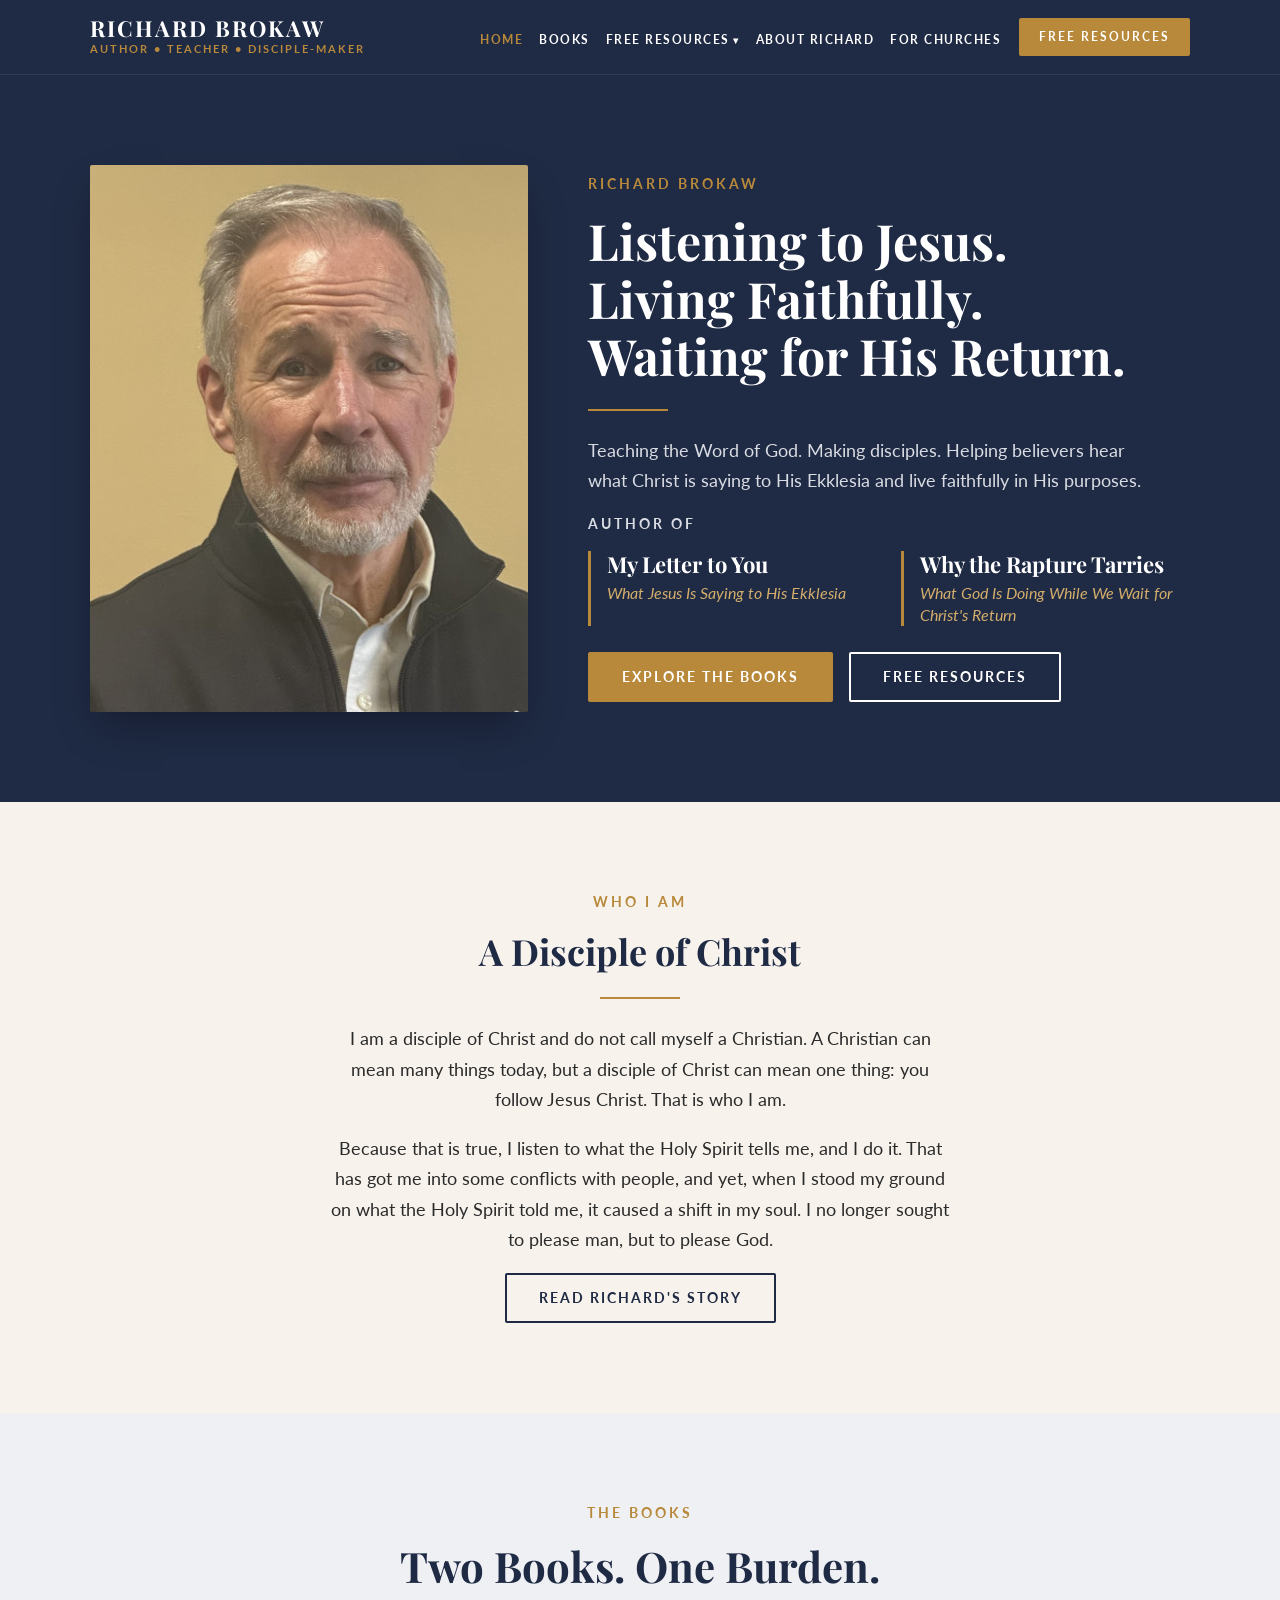
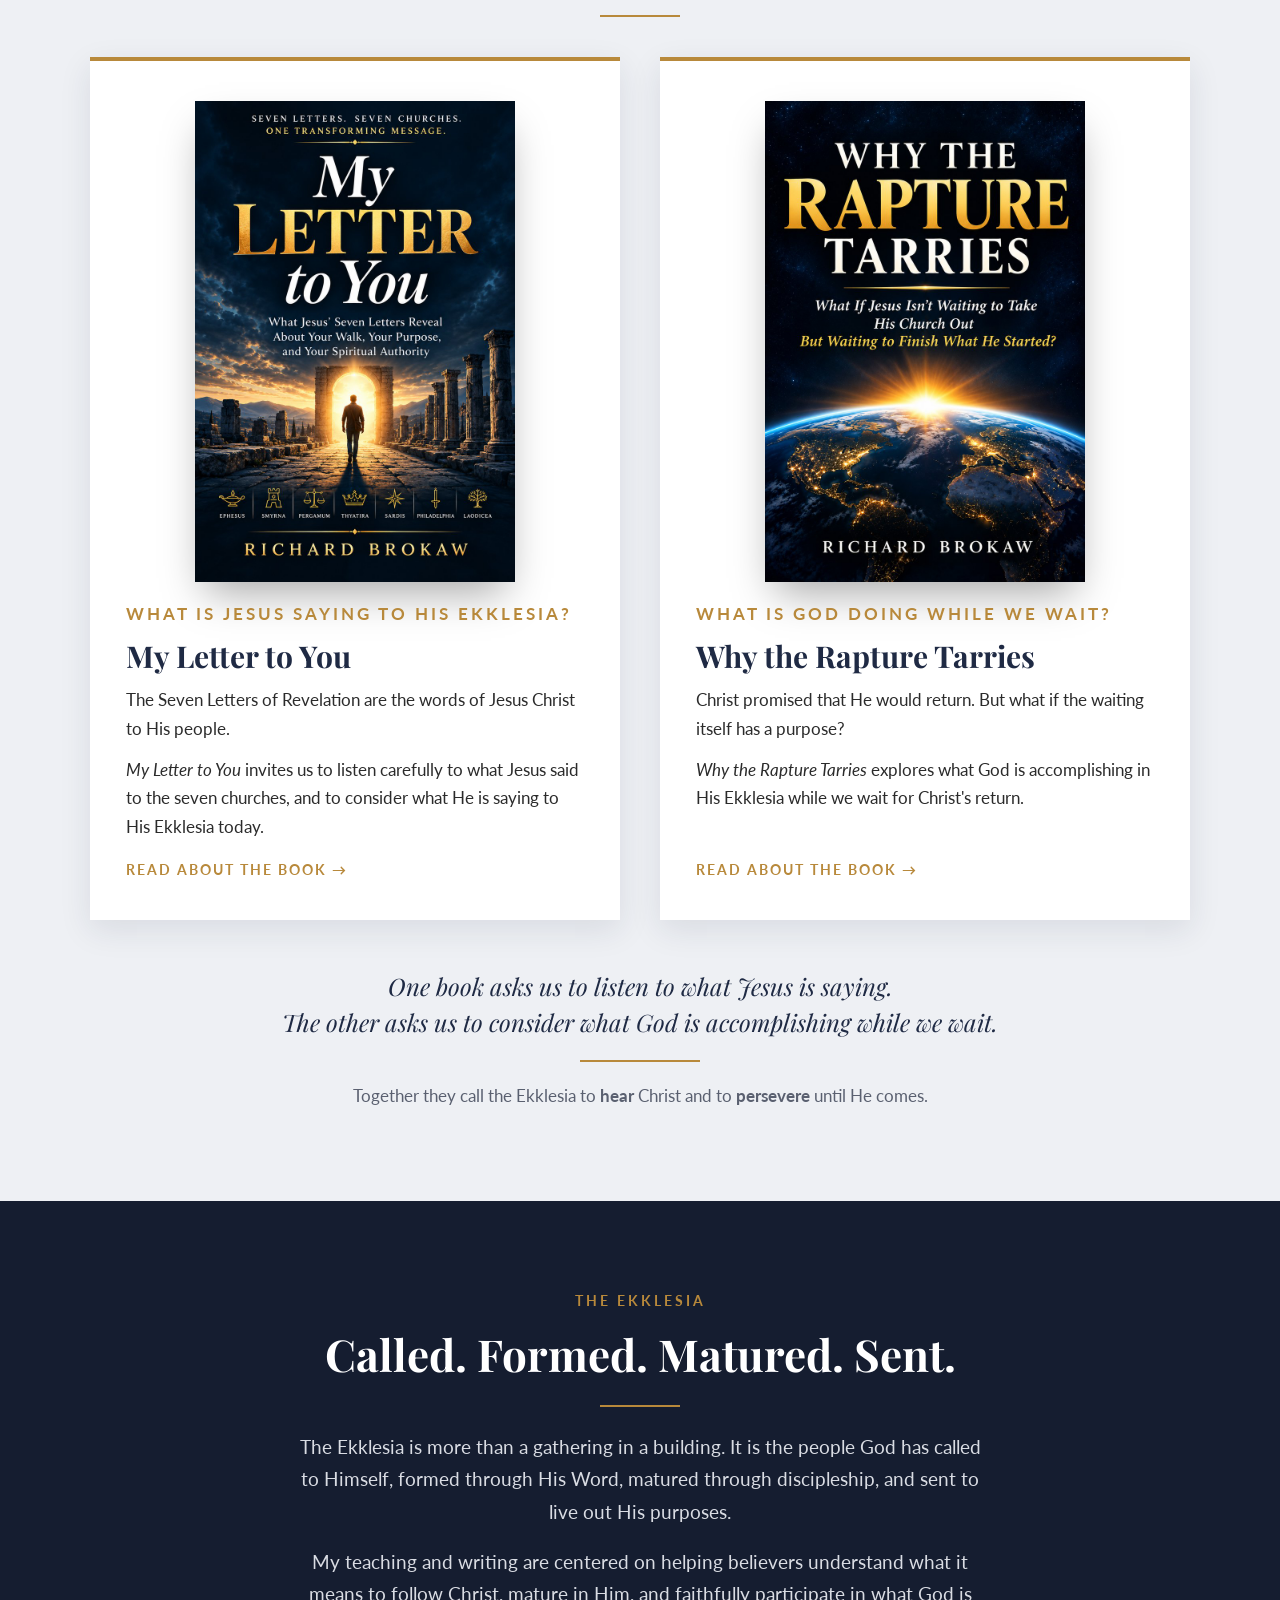
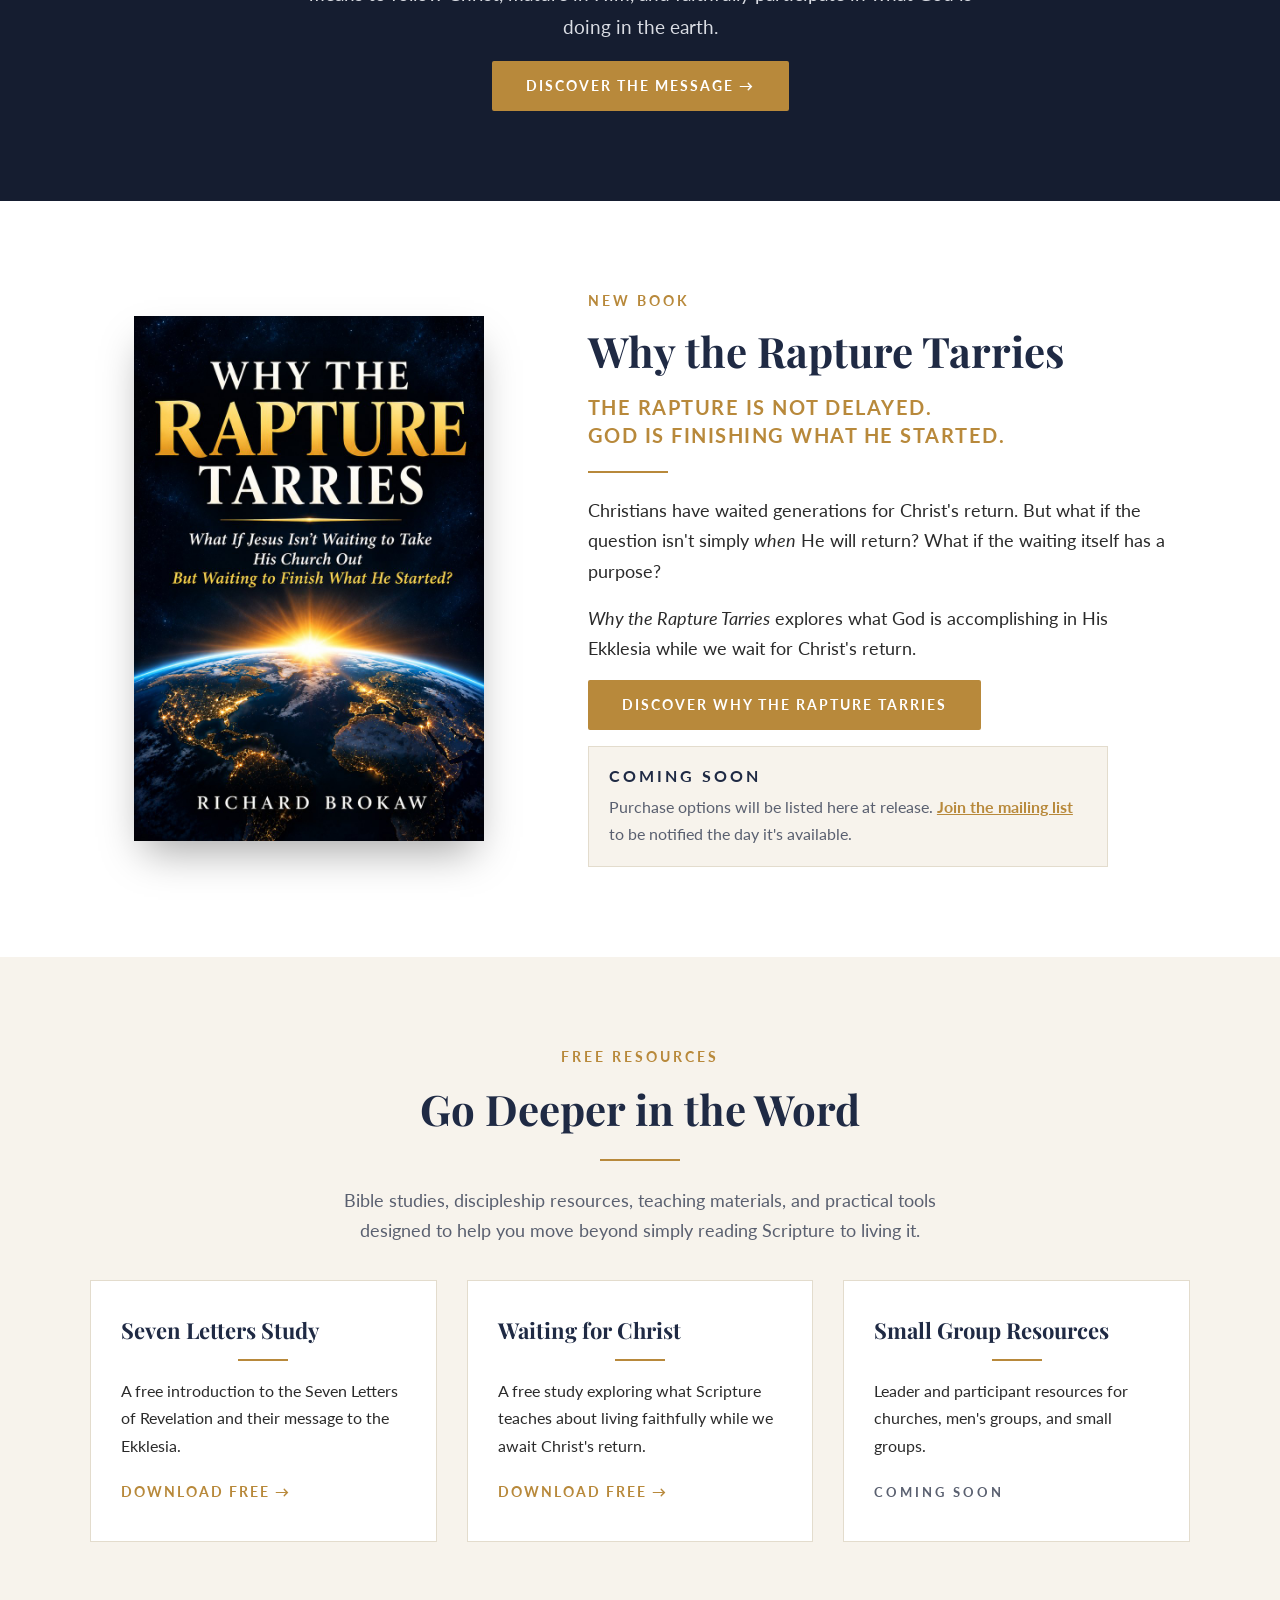
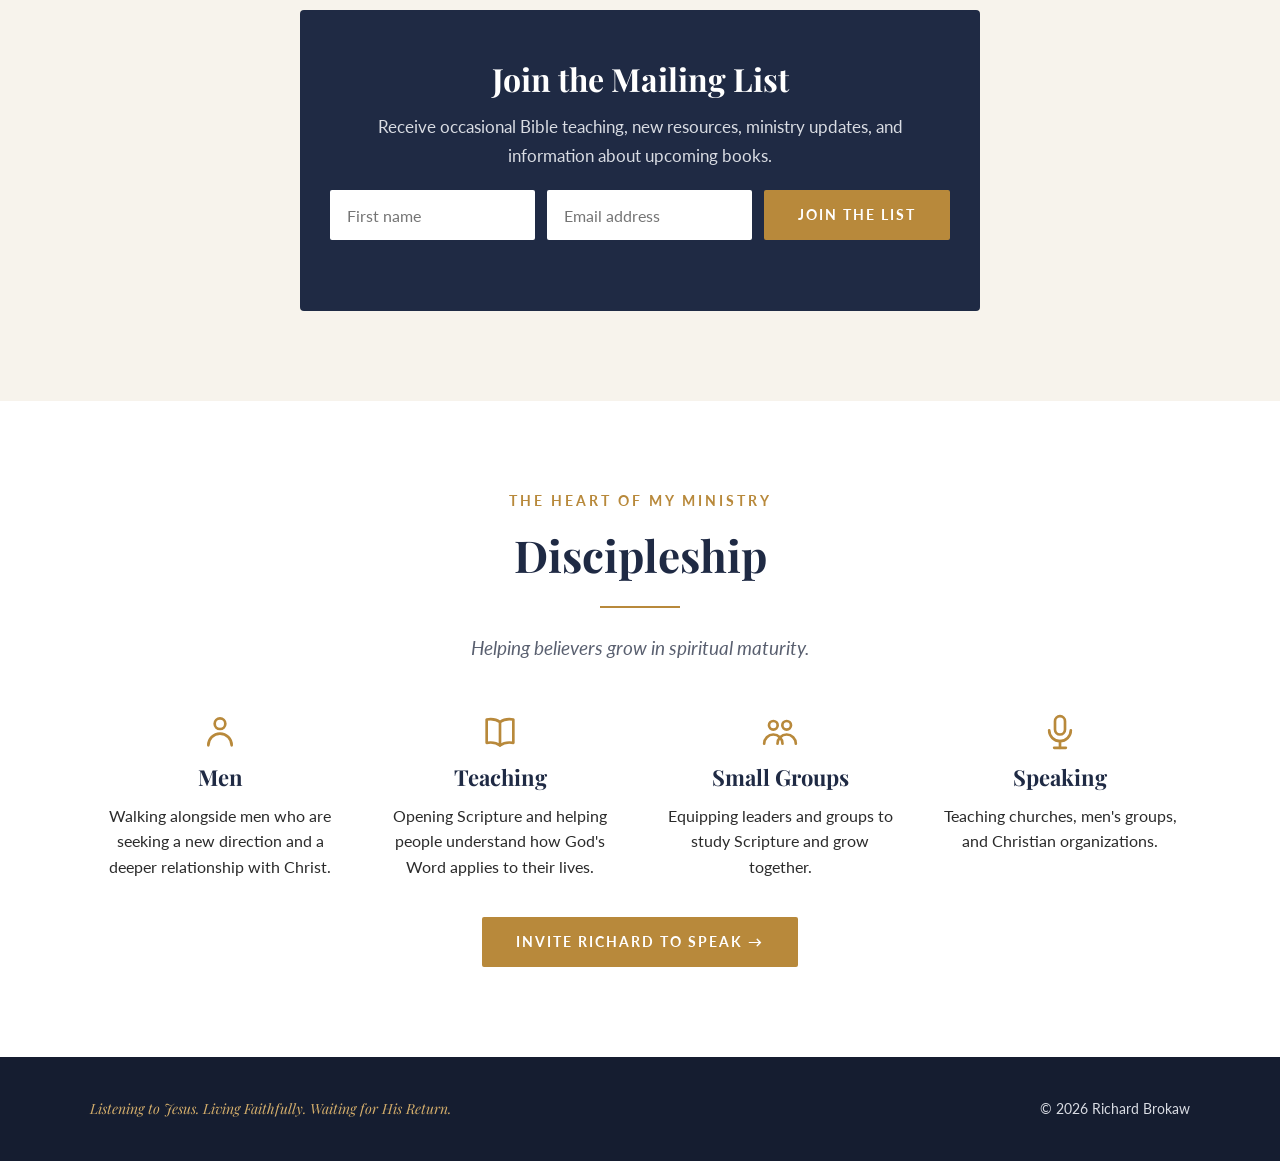
==== index.html @ 41c7e585 "Richard Brokaw website for GitHub Pages Static site: home, books (with interactive sample reader), a" ====
<!DOCTYPE html>

<html lang="en"><head>
<meta charset="utf-8"/>
<meta content="width=device-width, initial-scale=1" name="viewport"/>
<title>Richard Brokaw · Author, Teacher, Disciple-Maker</title><meta content="Richard Brokaw is an author, Bible teacher, and disciple-maker. Listening to Jesus. Living faithfully. Waiting for His return." name="description"/>

<link href="https://fonts.googleapis.com" rel="preconnect"/>
<link href="https://fonts.googleapis.com/css2?family=Lato:ital,wght@0,400;0,700;1,400&amp;family=Playfair+Display:ital,wght@0,700;1,400&amp;display=swap" rel="stylesheet"/>
<style>
/* Layout: full-width colour bands, 1140px content column, alternating navy / light sections like the Elementor build.
   Single-theme on purpose: this previews the real site's fixed palette. */
:root {
  --navy: #1F2A44;
  --navy-dark: #151D30;
  --gold: #B8893B;
  --gold-soft: #D4AE6B;
  --cream: #F7F3EC;
  --mist: #EEF0F4;
  --white: #FFFFFF;
  --ink: #2B2B2B;
  --muted: #5A6070;
  --on-dark: #D9DCE3;
  --line: #E3DCCD;
  --display: "Playfair Display", Georgia, "Times New Roman", serif;
  --body: "Lato", "Helvetica Neue", Arial, sans-serif;
}
* { box-sizing: border-box; }
html { scroll-behavior: smooth; }
@media (prefers-reduced-motion: reduce) { html { scroll-behavior: auto; } }
body { background: var(--white); color: var(--ink); font: 18px/1.7 var(--body); margin: 0; }
a { color: inherit; }
h1, h2, h3 { font-family: var(--display); font-weight: 700; margin: 0; text-wrap: balance; line-height: 1.2; }
p { margin: 0; }
.wrap { max-width: 1140px; margin: 0 auto; padding-left: max(20px, env(safe-area-inset-left, 0px)); padding-right: max(20px, env(safe-area-inset-right, 0px)); }
.narrow { max-width: 820px; }
section { padding-block: 90px; }
.center { text-align: center; }
.eyebrow { font: 700 14px/1.4 var(--body); letter-spacing: 3px; text-transform: uppercase; color: var(--gold); }
.rule { width: 80px; height: 2px; background: var(--gold); border: 0; margin: 6px 0; }
.center .rule { margin-inline: auto; }
.stack { display: flex; flex-direction: column; gap: 18px; }
.center.stack { align-items: center; }
.btn { display: inline-block; font: 700 14px/1 var(--body); letter-spacing: 2px; text-transform: uppercase; text-decoration: none;
  padding: 16px 32px; border: 2px solid var(--gold); background: var(--gold); color: var(--white); border-radius: 2px; transition: background .2s, color .2s, border-color .2s; }
.btn:hover { background: var(--navy-dark); border-color: var(--navy-dark); }
.btn.ghost { background: transparent; color: var(--navy); border-color: var(--navy); }
.btn.ghost:hover { background: var(--navy); color: var(--white); }
.dark .btn.ghost { color: var(--white); border-color: var(--white); }
.dark .btn.ghost:hover { background: var(--white); color: var(--navy); }
.dark .btn:hover { background: var(--white); border-color: var(--white); color: var(--navy); }
.btn:focus-visible, a:focus-visible, button:focus-visible, input:focus-visible { outline: 3px solid var(--gold-soft); outline-offset: 3px; }
.textlink { color: var(--gold); font: 700 14px/1.4 var(--body); letter-spacing: 2px; text-transform: uppercase; text-decoration: none; }
.textlink:hover { text-decoration: underline; }
.dark { background: var(--navy); color: var(--on-dark); }
.dark h1, .dark h2, .dark h3 { color: var(--white); }

/* demo banner */
.demo-bar { background: var(--gold); color: var(--navy-dark); font: 700 13px/1.4 var(--body); text-align: center; padding: 8px 16px; letter-spacing: .5px; }

/* header */
header { background: var(--navy); position: sticky; top: env(safe-area-inset-top, 0px); z-index: 10; border-bottom: 1px solid rgba(255,255,255,.08); }
.head { display: flex; align-items: center; justify-content: space-between; gap: 20px; padding-block: 16px; }
.brand { text-decoration: none; display: flex; flex-direction: column; min-width: 0; }
.brand b { font: 700 22px/1.1 var(--display); letter-spacing: 2px; color: var(--white); text-transform: uppercase; }
.brand span { font: 700 11px/1.6 var(--body); letter-spacing: 2px; color: var(--gold); text-transform: uppercase; }
nav { display: flex; align-items: center; gap: 18px; }
nav ul { display: flex; gap: 16px; list-style: none; margin: 0; padding: 0; }
nav ul a { white-space: nowrap; color: var(--white); font: 700 12px/1 var(--body); letter-spacing: 1.5px; text-transform: uppercase; text-decoration: none; }
nav ul a:hover { color: var(--gold); }
nav .btn { padding: 11px 18px; font-size: 12px; white-space: nowrap; }
.menu-toggle { flex-shrink: 0; display: none; background: none; border: 1px solid rgba(255,255,255,.4); color: var(--white); font: 700 12px var(--body); letter-spacing: 2px; padding: 10px 14px; text-transform: uppercase; cursor: pointer; }
@media (max-width: 1240px) {
  .menu-toggle { display: block; }
  nav { display: none; position: absolute; left: 0; right: 0; top: 100%; background: var(--navy-dark); flex-direction: column; align-items: stretch;
    padding: 20px max(20px, env(safe-area-inset-right, 0px)) 24px max(20px, env(safe-area-inset-left, 0px)); gap: 16px; }
  nav.open { display: flex; }
  nav ul { flex-direction: column; gap: 14px; }
  nav .btn { text-align: center; }
}

/* placeholders */
.ph { background: repeating-linear-gradient(135deg, #2c3a5c 0 14px, #283553 14px 28px); color: var(--on-dark); display: grid; place-items: center; text-align: center;
  font: 700 13px/1.5 var(--body); letter-spacing: 2px; text-transform: uppercase; padding: 20px; box-shadow: 0 20px 40px -10px rgba(0,0,0,.35); max-width: 100%; }
.ph small { display: block; font-weight: 400; letter-spacing: .5px; text-transform: none; opacity: .8; margin-top: 4px; }
.cover { aspect-ratio: 2 / 3; }
.cover.light { background: repeating-linear-gradient(135deg, #e7e2d6 0 14px, #ece7dc 14px 28px); color: var(--muted); }

/* hero */
.hero .grid { display: grid; grid-template-columns: 4fr 5.5fr; gap: 60px; align-items: center; }
.hero .photo { aspect-ratio: 4 / 5; }
.hero h1 { font-size: clamp(34px, 4.6vw, 50px); line-height: 1.15; }
.hero .lead { max-width: 56ch; }
.books-mini { display: grid; grid-template-columns: 1fr 1fr; gap: 24px; }
.books-mini div { border-left: 3px solid var(--gold); padding-left: 16px; }
.books-mini h3 { font-size: 22px; }
.books-mini p { color: var(--gold-soft); font-style: italic; font-size: 16px; line-height: 1.4; margin-top: 4px; }
.btn-row { display: flex; flex-wrap: wrap; gap: 16px; margin-top: 8px; }

/* why */
.why { background: var(--cream); }
.why h2 { font-size: clamp(28px, 3.4vw, 36px); color: var(--navy); }
.why .copy { max-width: 62ch; display: flex; flex-direction: column; gap: 18px; }

/* two books */
.two { background: var(--mist); }
.two h2 { font-size: clamp(30px, 4vw, 42px); color: var(--navy); }
.cards { display: grid; grid-template-columns: 1fr 1fr; gap: 40px; margin-top: 16px; text-align: left; }
.card { background: var(--white); border-top: 4px solid var(--gold); padding: 40px 36px; display: flex; flex-direction: column; gap: 12px; box-shadow: 0 10px 30px rgba(31,42,68,.10); min-width: 0; }
.card .cover { width: 70%; margin: 0 auto 8px; }
.card h3 { font-size: clamp(26px, 2.6vw, 30px); color: var(--navy); }
.card p { font-size: 17px; }
.card .textlink { margin-top: auto; padding-top: 6px; }
.bridge { max-width: 760px; margin: 30px auto 0; display: flex; flex-direction: column; align-items: center; gap: 14px; }
.bridge blockquote { margin: 0; font: italic 400 clamp(20px, 2.4vw, 24px)/1.5 var(--display); color: var(--navy); }
.bridge .rule { width: 120px; }
.bridge p { color: var(--muted); font-size: 17px; }

/* ekklesia */
.ekk { background: var(--navy-dark); }
.ekk h2 { font-size: clamp(30px, 4.2vw, 44px); }
.ekk .copy { font-size: 19px; display: flex; flex-direction: column; gap: 18px; max-width: 62ch; }
.marks { display: flex; flex-wrap: wrap; justify-content: center; gap: 10px 28px; font: 700 13px var(--body); letter-spacing: 3px; text-transform: uppercase; color: var(--gold); }

/* featured */
.feat .grid { display: grid; grid-template-columns: 4fr 5.5fr; gap: 60px; align-items: center; }
.feat .cover { width: 80%; margin: 0 auto; }
.feat h2 { font-size: clamp(30px, 4vw, 42px); color: var(--navy); }
.feat h3.tag { font: 700 clamp(17px, 1.8vw, 20px)/1.4 var(--body); letter-spacing: 1.5px; text-transform: uppercase; color: var(--gold); }
.feat .copy { display: flex; flex-direction: column; gap: 16px; max-width: 58ch; }
.soon { border: 1px solid var(--line); background: var(--cream); padding: 18px 20px; display: flex; flex-direction: column; gap: 6px; max-width: 520px; }
.soon .eyebrow { color: var(--navy); }
.soon p { color: var(--muted); font-size: 16px; }
.soon a { color: var(--gold); font-weight: 700; }

/* resources */
.res { background: var(--cream); }
.res h2 { font-size: clamp(30px, 4vw, 42px); color: var(--navy); }
.res .lead { color: var(--muted); max-width: 62ch; }
.rcards { display: grid; grid-template-columns: repeat(3, 1fr); gap: 30px; margin-top: 16px; text-align: left; }
.rcard { background: var(--white); border: 1px solid var(--line); padding: 36px 30px; display: flex; flex-direction: column; gap: 10px; min-width: 0; }
.rcard h3 { font-size: 22px; color: var(--navy); }
.rcard .rule { width: 50px; }
.rcard p { font-size: 16px; }
.rcard .foot { margin-top: auto; padding-top: 6px; }
.rcard .later { font: 700 13px var(--body); letter-spacing: 3px; text-transform: uppercase; color: var(--muted); }
.join { background: var(--navy); border-radius: 4px; padding: 50px 30px; margin-top: 50px; display: flex; flex-direction: column; align-items: center; gap: 14px; text-align: center; color: var(--on-dark); }
.join h2 { color: var(--white); font-size: clamp(26px, 3vw, 32px); }
.join > p { font-size: 17px; max-width: 56ch; }
form.signup { display: flex; flex-wrap: wrap; gap: 12px; justify-content: center; width: 100%; max-width: 620px; margin-top: 6px; }
form.signup label { position: absolute; width: 1px; height: 1px; overflow: hidden; clip: rect(0 0 0 0); }
form.signup input { flex: 1 1 180px; min-width: 0; font: 16px var(--body); padding: 14px 16px; border: 1px solid rgba(255,255,255,.3); background: var(--white); color: var(--ink); border-radius: 2px; }
form.signup .btn { cursor: pointer; }
.formnote { font-size: 14px; color: var(--gold-soft); min-height: 1.5em; }

/* ministry */
.min h2 { font-size: clamp(32px, 4.2vw, 44px); color: var(--navy); }
.min .sub { color: var(--muted); font-style: italic; font-size: 19px; }
.pillars { display: grid; grid-template-columns: repeat(4, 1fr); gap: 20px; margin-top: 10px; }
.pillar { display: flex; flex-direction: column; align-items: center; gap: 12px; padding: 20px 10px; text-align: center; min-width: 0; }
.pillar svg { width: 40px; height: 40px; stroke: var(--gold); fill: none; stroke-width: 1.6; stroke-linecap: round; stroke-linejoin: round; }
.pillar h3 { font-size: 22px; color: var(--navy); }
.pillar p { font-size: 16px; line-height: 1.6; }

/* video */
.vid .narrow { max-width: 900px; }
.vid h2 { font-size: clamp(28px, 3.6vw, 38px); }
.video { width: 100%; aspect-ratio: 16 / 9; border-radius: 4px; display: grid; place-items: center; gap: 0; }
.play { width: 78px; height: 78px; border-radius: 50%; border: 2px solid var(--gold); display: grid; place-items: center; margin-bottom: 14px; }
.play::after { content: ""; border-left: 22px solid var(--gold); border-top: 13px solid transparent; border-bottom: 13px solid transparent; margin-left: 6px; }

/* footer */
footer { background: var(--navy-dark); color: var(--on-dark); padding-block: 40px; font-size: 14px; }
footer .wrap { display: flex; flex-wrap: wrap; justify-content: space-between; gap: 12px; }
footer em { font-family: var(--display); color: var(--gold-soft); }

/* responsive */
@media (max-width: 900px) {
  section { padding-block: 64px; }
  .hero .grid, .feat .grid { grid-template-columns: 1fr; gap: 40px; }
  .hero .photo { max-width: 420px; width: 100%; margin: 0 auto; }
  .feat .cover { max-width: 300px; }
  .cards { grid-template-columns: 1fr; }
  .rcards { grid-template-columns: 1fr; }
  .pillars { grid-template-columns: 1fr 1fr; }
}
@media (max-width: 540px) {
  section { padding-block: 48px; }
  .books-mini { grid-template-columns: 1fr; }
  .pillars { grid-template-columns: 1fr; }
  .card { padding: 30px 22px; }
  .btn-row { flex-direction: column; align-items: stretch; text-align: center; }
  .head { padding-block: 12px; }
  .brand b { font-size: 18px; }
}

/* real images */
img.shot { display: block; width: 100%; height: auto; max-width: 100%; box-shadow: 0 20px 40px -10px rgba(0,0,0,.35); }
img.photo.shot { aspect-ratio: 4 / 5; object-fit: cover; object-position: center 25%; border-radius: 2px; }
img.cover.shot { aspect-ratio: 2 / 3; object-fit: cover; }

/* dropdown under Free Resources */
nav li.has-sub { position: relative; }
nav li.has-sub > a::after { content: " ▾"; font-size: 10px; }
nav ul.sub { display: none; position: absolute; top: 100%; left: -16px; min-width: 240px; flex-direction: column; gap: 0;
  background: var(--navy-dark); padding: 10px 0; margin: 0; list-style: none; box-shadow: 0 12px 24px rgba(0,0,0,.3); z-index: 20; }
nav ul.sub li a { display: block; padding: 10px 16px; }
nav li.has-sub:hover > ul.sub, nav li.has-sub:focus-within > ul.sub { display: flex; }
nav li.has-sub::before { content: ""; position: absolute; left: 0; right: 0; top: 100%; height: 14px; }
@media (max-width: 1240px) {
  nav ul.sub { display: flex; position: static; background: none; box-shadow: none; padding: 8px 0 0 14px; min-width: 0; gap: 12px; }
  nav ul.sub li a { padding: 0; font-weight: 400; opacity: .85; }
  nav li.has-sub > a::after { content: ""; }
}

/* live-site additions */
nav ul a[aria-current="page"] { color: var(--gold); }
.rb-video { width: 100%; aspect-ratio: 16 / 9; max-width: 100%; }
.rb-video iframe { width: 100%; height: 100%; border: 0; border-radius: 4px; display: block; }
.ml-embedded { width: 100%; max-width: 620px; }
</style>
<link href="assets/favicon.svg" rel="icon" type="image/svg+xml"/><meta content="#1F2A44" name="theme-color"/></head><body>

<header>
<div class="wrap head">
<a class="brand" href="./"><b>Richard Brokaw</b><span>Author • Teacher • Disciple-Maker</span></a>
<button aria-controls="site-nav" aria-expanded="false" class="menu-toggle" id="menu-toggle">Menu</button>
<nav aria-label="Main" id="site-nav">
<ul>
<li><a aria-current="page" href="./">Home</a></li>
<li><a href="books/">Books</a></li>
<li class="has-sub"><a href="free_resources/">Free Resources</a><ul class="sub">
<li><a href="free_resources/">All Free Resources</a></li>
<li><a href="free_resources/prayer_for_the_babies/">Prayer for the Babies</a></li></ul></li>
<li><a href="about-richard/">About Richard</a></li>
<li><a href="./#ministry">For Churches</a></li>
</ul>
<a class="btn" href="free_resources/">Free Resources</a>
</nav>
</div>
</header>
<main id="top">
<!-- HERO -->
<section class="dark hero">
<div class="wrap grid">
<img alt="Richard Brokaw" class="photo shot" height="1125" src="images/richard-headshot.jpg" width="900"/>
<div class="stack">
<p class="eyebrow">Richard Brokaw</p>
<h1>Listening to Jesus.<br/>Living Faithfully.<br/>Waiting for His Return.</h1>
<hr class="rule"/>
<p class="lead">Teaching the Word of God. Making disciples. Helping believers hear what Christ is saying to His Ekklesia and live faithfully in His purposes.</p>
<p class="eyebrow" style="color:var(--on-dark)">Author of</p>
<div class="books-mini">
<div><h3>My Letter to You</h3><p>What Jesus Is Saying to His Ekklesia</p></div>
<div><h3>Why the Rapture Tarries</h3><p>What God Is Doing While We Wait for Christ's Return</p></div>
</div>
<div class="btn-row">
<a class="btn" href="books/">Explore the Books</a>
<a class="btn ghost" href="free_resources/">Free Resources</a>
</div>
</div>
</div>
</section>
<!-- WHO I AM (excerpt; full story on About Richard) -->
<section class="why" id="who-i-am">
<div class="wrap center stack">
<p class="eyebrow">Who I Am</p>
<h2>A Disciple of Christ</h2>
<hr class="rule"/>
<div class="copy">
<p>I am a disciple of Christ and do not call myself a Christian. A Christian can mean many things today, but a disciple of Christ can mean one thing: you follow Jesus Christ. That is who I am.</p>
<p>Because that is true, I listen to what the Holy Spirit tells me, and I do it. That has got me into some conflicts with people, and yet, when I stood my ground on what the Holy Spirit told me, it caused a shift in my soul. I no longer sought to please man, but to please God.</p>
</div>
<a class="btn ghost" href="about-richard/">Read Richard's Story</a>
</div>
</section>
<!-- TWO BOOKS -->
<section class="two" id="books">
<div class="wrap center stack">
<p class="eyebrow">The Books</p>
<h2>Two Books. One Burden.</h2>
<hr class="rule"/>
<div class="cards">
<article class="card">
<img alt="My Letter to You by Richard Brokaw, book cover" class="cover shot" height="1200" loading="lazy" src="images/my-letter-to-you-cover.jpg" width="800"/>
<p class="eyebrow">What is Jesus saying to His Ekklesia?</p>
<h3>My Letter to You</h3>
<p>The Seven Letters of Revelation are the words of Jesus Christ to His people.</p>
<p><em>My Letter to You</em> invites us to listen carefully to what Jesus said to the seven churches, and to consider what He is saying to His Ekklesia today.</p>
<a class="textlink" href="books/#my-letter-to-you">Read About the Book →</a>
</article>
<article class="card">
<img alt="Why the Rapture Tarries by Richard Brokaw, book cover" class="cover shot" height="1200" loading="lazy" src="images/why-the-rapture-tarries-cover.jpg" width="800"/>
<p class="eyebrow">What is God doing while we wait?</p>
<h3>Why the Rapture Tarries</h3>
<p>Christ promised that He would return. But what if the waiting itself has a purpose?</p>
<p><em>Why the Rapture Tarries</em> explores what God is accomplishing in His Ekklesia while we wait for Christ's return.</p>
<a class="textlink" href="books/#why-the-rapture-tarries">Read About the Book →</a>
</article>
</div>
<div class="bridge">
<blockquote>One book asks us to listen to what Jesus is saying.<br/>The other asks us to consider what God is accomplishing while we wait.</blockquote>
<hr class="rule"/>
<p>Together they call the Ekklesia to <strong>hear</strong> Christ and to <strong>persevere</strong> until He comes.</p>
</div>
</div>
</section>
<!-- EKKLESIA -->
<section class="dark ekk" id="ekklesia">
<div class="wrap narrow center stack">
<p class="eyebrow">The Ekklesia</p>
<h2>Called. Formed. Matured. Sent.</h2>
<hr class="rule"/>
<div class="copy">
<p>The Ekklesia is more than a gathering in a building. It is the people God has called to Himself, formed through His Word, matured through discipleship, and sent to live out His purposes.</p>
<p>My teaching and writing are centered on helping believers understand what it means to follow Christ, mature in Him, and faithfully participate in what God is doing in the earth.</p>
</div>
<a class="btn" href="about-richard/#the-message">Discover the Message →</a>
</div>
</section>
<!-- FEATURED BOOK -->
<section class="feat" id="featured-book">
<div class="wrap grid">
<img alt="Why the Rapture Tarries by Richard Brokaw, book cover" class="cover shot" height="1200" src="images/why-the-rapture-tarries-cover.jpg" width="800"/>
<div class="copy">
<p class="eyebrow">New Book</p>
<h2>Why the Rapture Tarries</h2>
<h3 class="tag">The Rapture Is Not Delayed.<br/>God Is Finishing What He Started.</h3>
<hr class="rule"/>
<p>Christians have waited generations for Christ's return. But what if the question isn't simply <em>when</em> He will return? What if the waiting itself has a purpose?</p>
<p><em>Why the Rapture Tarries</em> explores what God is accomplishing in His Ekklesia while we wait for Christ's return.</p>
<div><a class="btn" href="#featured-book">Discover Why the Rapture Tarries</a></div>
<div class="soon">
<p class="eyebrow">Coming Soon</p>
<p>Purchase options will be listed here at release. <a href="#join">Join the mailing list</a> to be notified the day it's available.</p>
</div>
</div>
</div>
</section>
<!-- FREE RESOURCES -->
<section class="res" id="free-resources">
<div class="wrap center stack">
<p class="eyebrow">Free Resources</p>
<h2>Go Deeper in the Word</h2>
<hr class="rule"/>
<p class="lead">Bible studies, discipleship resources, teaching materials, and practical tools designed to help you move beyond simply reading Scripture to living it.</p>
<div class="rcards">
<article class="rcard">
<h3>Seven Letters Study</h3><hr class="rule"/>
<p>A free introduction to the Seven Letters of Revelation and their message to the Ekklesia.</p>
<div class="foot"><a class="textlink" href="free_resources/">Download Free →</a></div>
</article>
<article class="rcard">
<h3>Waiting for Christ</h3><hr class="rule"/>
<p>A free study exploring what Scripture teaches about living faithfully while we await Christ's return.</p>
<div class="foot"><a class="textlink" href="free_resources/">Download Free →</a></div>
</article>
<article class="rcard">
<h3>Small Group Resources</h3><hr class="rule"/>
<p>Leader and participant resources for churches, men's groups, and small groups.</p>
<div class="foot"><span class="later">Coming Soon</span></div>
</article>
</div>
<div class="join" id="join">
<h2>Join the Mailing List</h2>
<p>Receive occasional Bible teaching, new resources, ministry updates, and information about upcoming books.</p>
<div class="rb-signup" data-form="newsletter"><form class="signup" id="signup" novalidate="">
<label for="fname">First name</label>
<input autocomplete="given-name" id="fname" name="fname" placeholder="First name" type="text"/>
<label for="email">Email</label>
<input autocomplete="email" id="email" name="email" placeholder="Email address" type="email"/>
<button class="btn" type="submit">Join the List</button>
</form><p aria-live="polite" class="formnote" id="formnote"></p></div>

</div>
</div>
</section>
<!-- MINISTRY -->
<section class="min" id="ministry">
<div class="wrap center stack">
<p class="eyebrow">The Heart of My Ministry</p>
<h2>Discipleship</h2>
<hr class="rule"/>
<p class="sub">Helping believers grow in spiritual maturity.</p>
<div class="pillars">
<div class="pillar">
<svg aria-hidden="true" viewbox="0 0 24 24"><circle cx="12" cy="7" r="3.2"></circle><path d="M5 20c0-3.9 3.1-7 7-7s7 3.1 7 7"></path></svg>
<h3>Men</h3>
<p>Walking alongside men who are seeking a new direction and a deeper relationship with Christ.</p>
</div>
<div class="pillar">
<svg aria-hidden="true" viewbox="0 0 24 24"><path d="M12 6c-2-1.5-5-2-8-1.5v14c3-.5 6 0 8 1.5 2-1.5 5-2 8-1.5v-14C17 4 14 4.5 12 6z"></path><path d="M12 6v14"></path></svg>
<h3>Teaching</h3>
<p>Opening Scripture and helping people understand how God's Word applies to their lives.</p>
</div>
<div class="pillar">
<svg aria-hidden="true" viewbox="0 0 24 24"><circle cx="8" cy="8" r="2.6"></circle><circle cx="16" cy="8" r="2.6"></circle><path d="M2.5 19c0-3 2.5-5.5 5.5-5.5S13.5 16 13.5 19"></path><path d="M10.5 19c0-3 2.5-5.5 5.5-5.5s5.5 2.5 5.5 5.5"></path></svg>
<h3>Small Groups</h3>
<p>Equipping leaders and groups to study Scripture and grow together.</p>
</div>
<div class="pillar">
<svg aria-hidden="true" viewbox="0 0 24 24"><rect height="11" rx="3" width="6" x="9" y="2.5"></rect><path d="M5.5 11a6.5 6.5 0 0 0 13 0"></path><path d="M12 17.5v4"></path><path d="M8.5 21.5h7"></path></svg>
<h3>Speaking</h3>
<p>Teaching churches, men's groups, and Christian organizations.</p>
</div>
</div>
<a class="btn" href="#join">Invite Richard to Speak →</a>
</div>
</section>
<!-- VIDEO -->
<section class="dark vid" data-video-section="" id="video">
<div class="wrap narrow center stack">
<h2>A Word From Richard</h2>
<hr class="rule"/>
<div class="rb-video"></div>
</div>
</section>
</main>
<footer>
<div class="wrap">
<span><em>Listening to Jesus. Living Faithfully. Waiting for His Return.</em></span>
<span>© 2026 Richard Brokaw</span>
</div>
</footer>

<script src="assets/config.js"></script><script src="assets/site.js"></script></body></html>
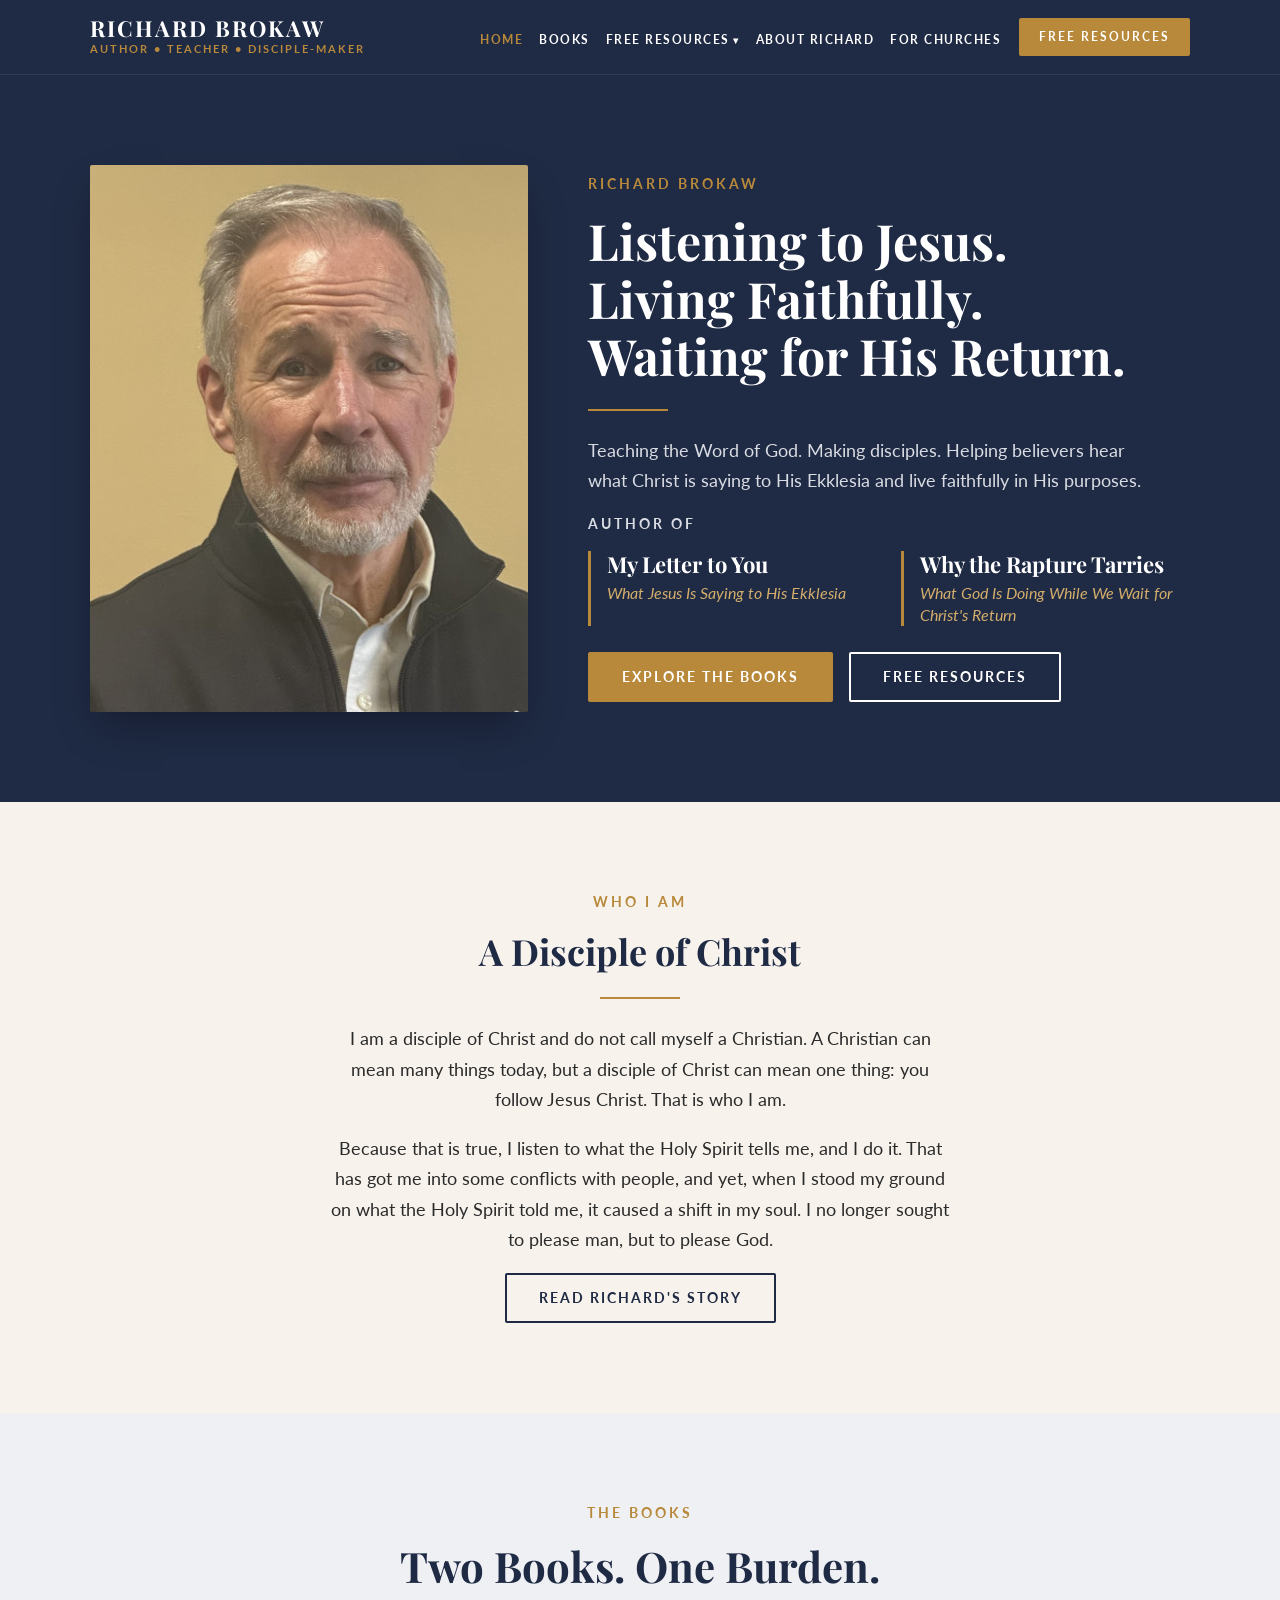
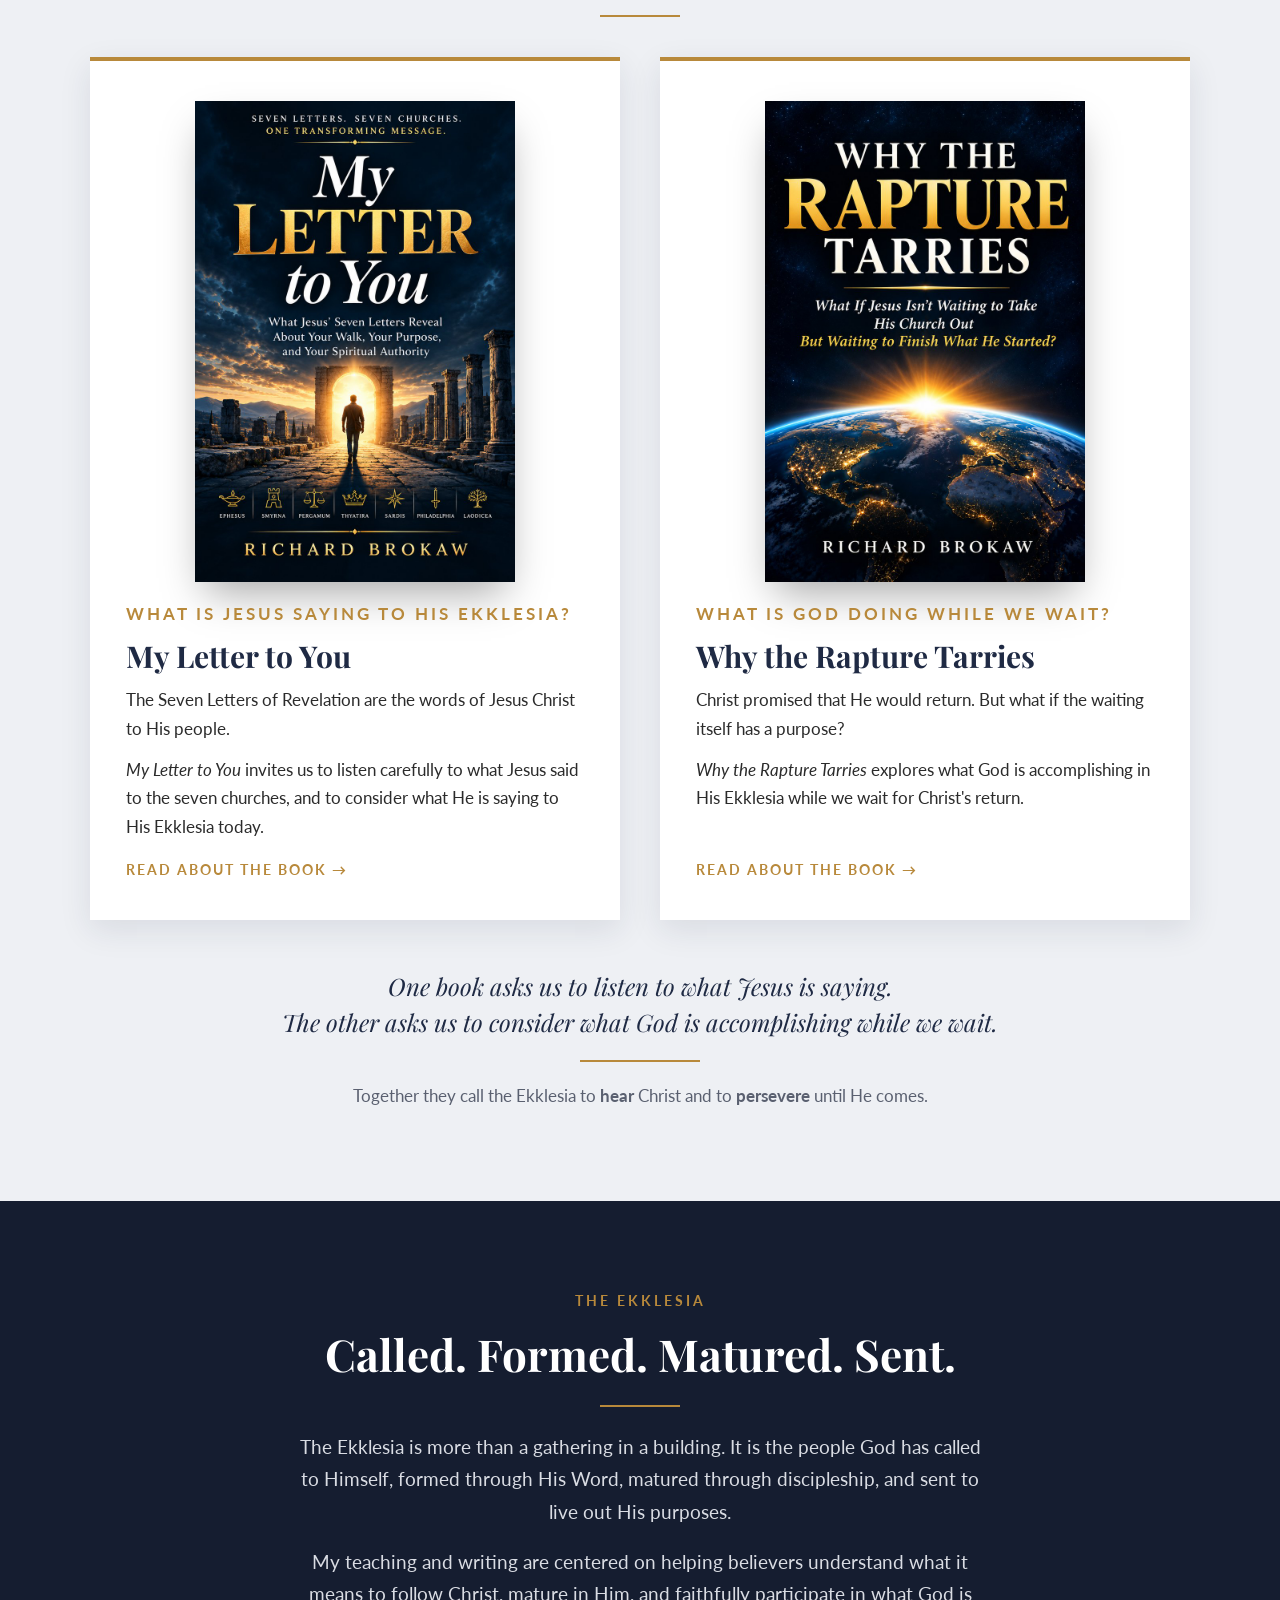
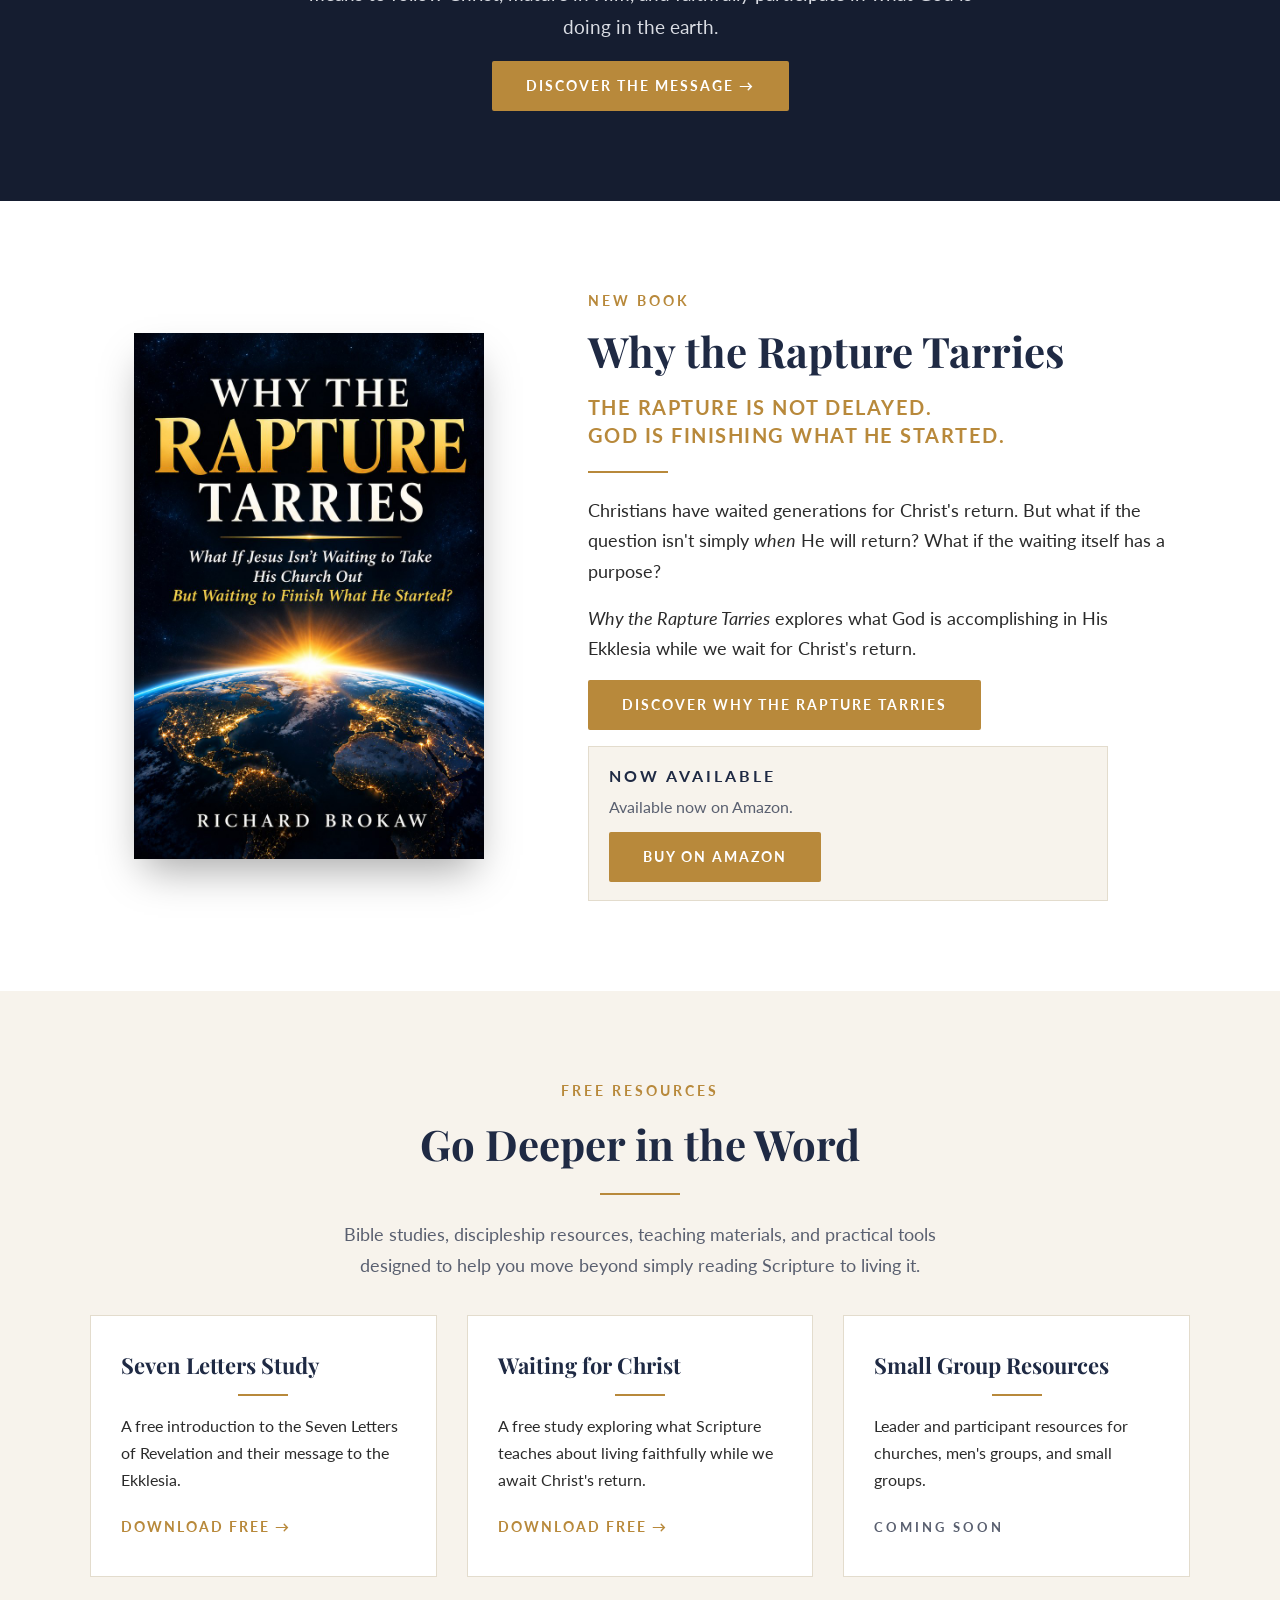
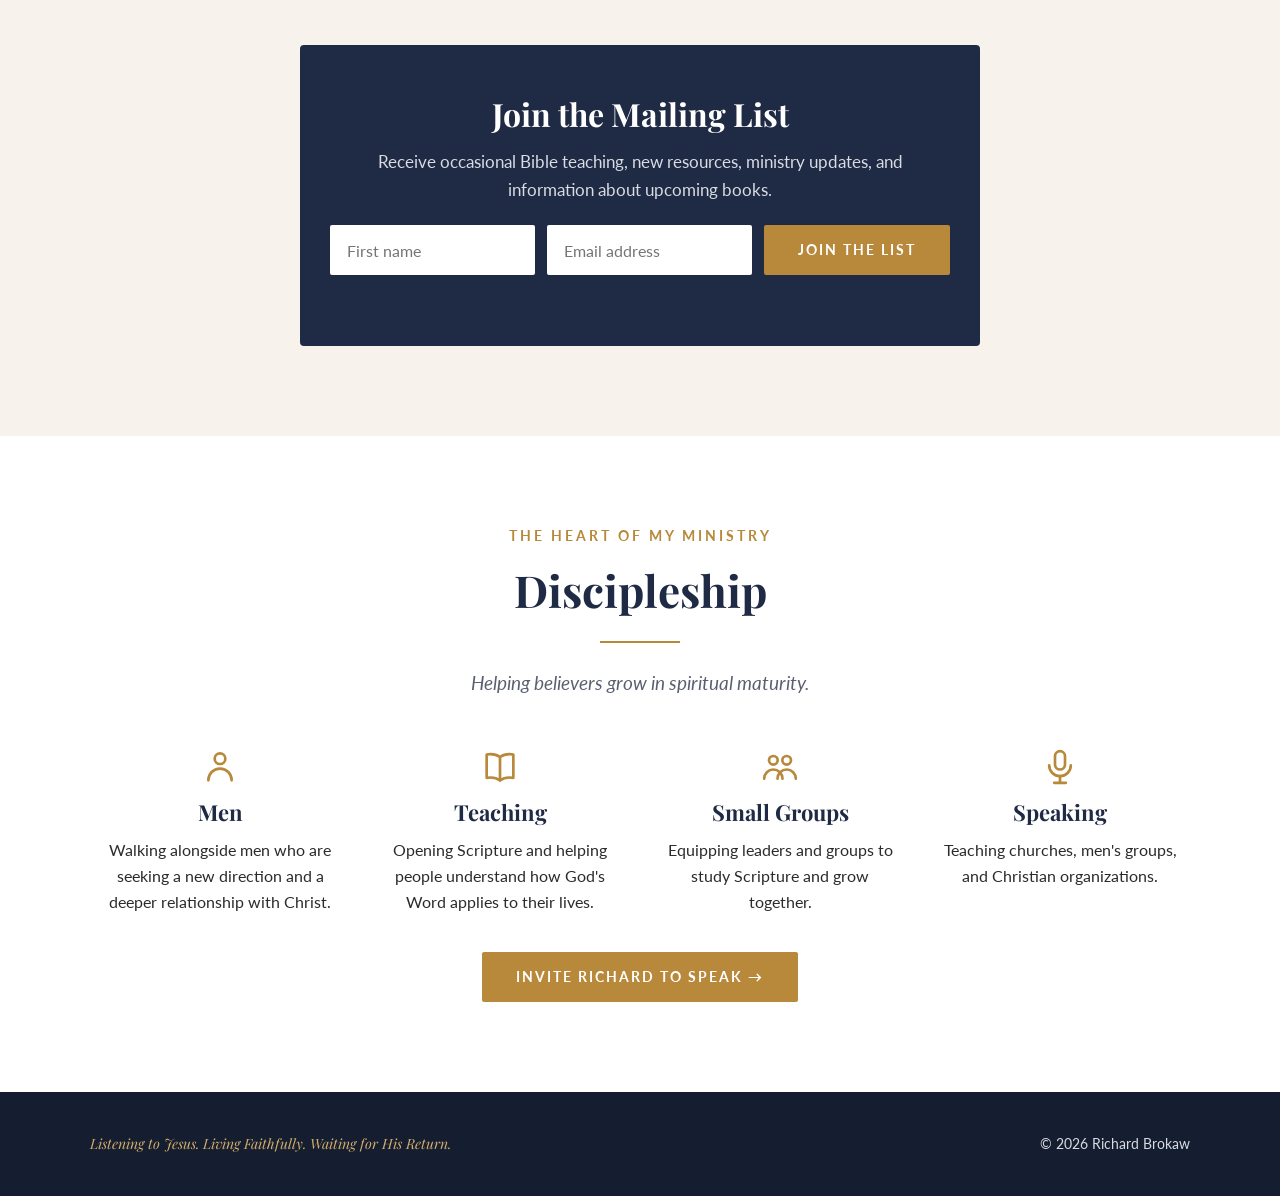
==== commit 6d59a0ab: "Why the Rapture Tarries: now available on Amazon Replace Coming Soon labels with Now Available and B" ====
--- a/index.html
+++ b/index.html
@@ -132,6 +132,8 @@
 .soon .eyebrow { color: var(--navy); }
 .soon p { color: var(--muted); font-size: 16px; }
 .soon a { color: var(--gold); font-weight: 700; }
+.soon a.btn { color: var(--white); margin-top: 6px; }
+.soon a.btn:hover { color: var(--white); }
 
 /* resources */
 .res { background: var(--cream); }
@@ -331,8 +333,9 @@
 <p><em>Why the Rapture Tarries</em> explores what God is accomplishing in His Ekklesia while we wait for Christ's return.</p>
 <div><a class="btn" href="#featured-book">Discover Why the Rapture Tarries</a></div>
 <div class="soon">
-<p class="eyebrow">Coming Soon</p>
-<p>Purchase options will be listed here at release. <a href="#join">Join the mailing list</a> to be notified the day it's available.</p>
+<p class="eyebrow">Now Available</p>
+<p>Available now on Amazon.</p>
+<div><a class="btn" href="https://www.amazon.com/dp/B0HN59XS78" target="_blank" rel="noopener" data-amazon="whyTheRaptureTarries">Buy on Amazon</a></div>
 </div>
 </div>
 </div>
